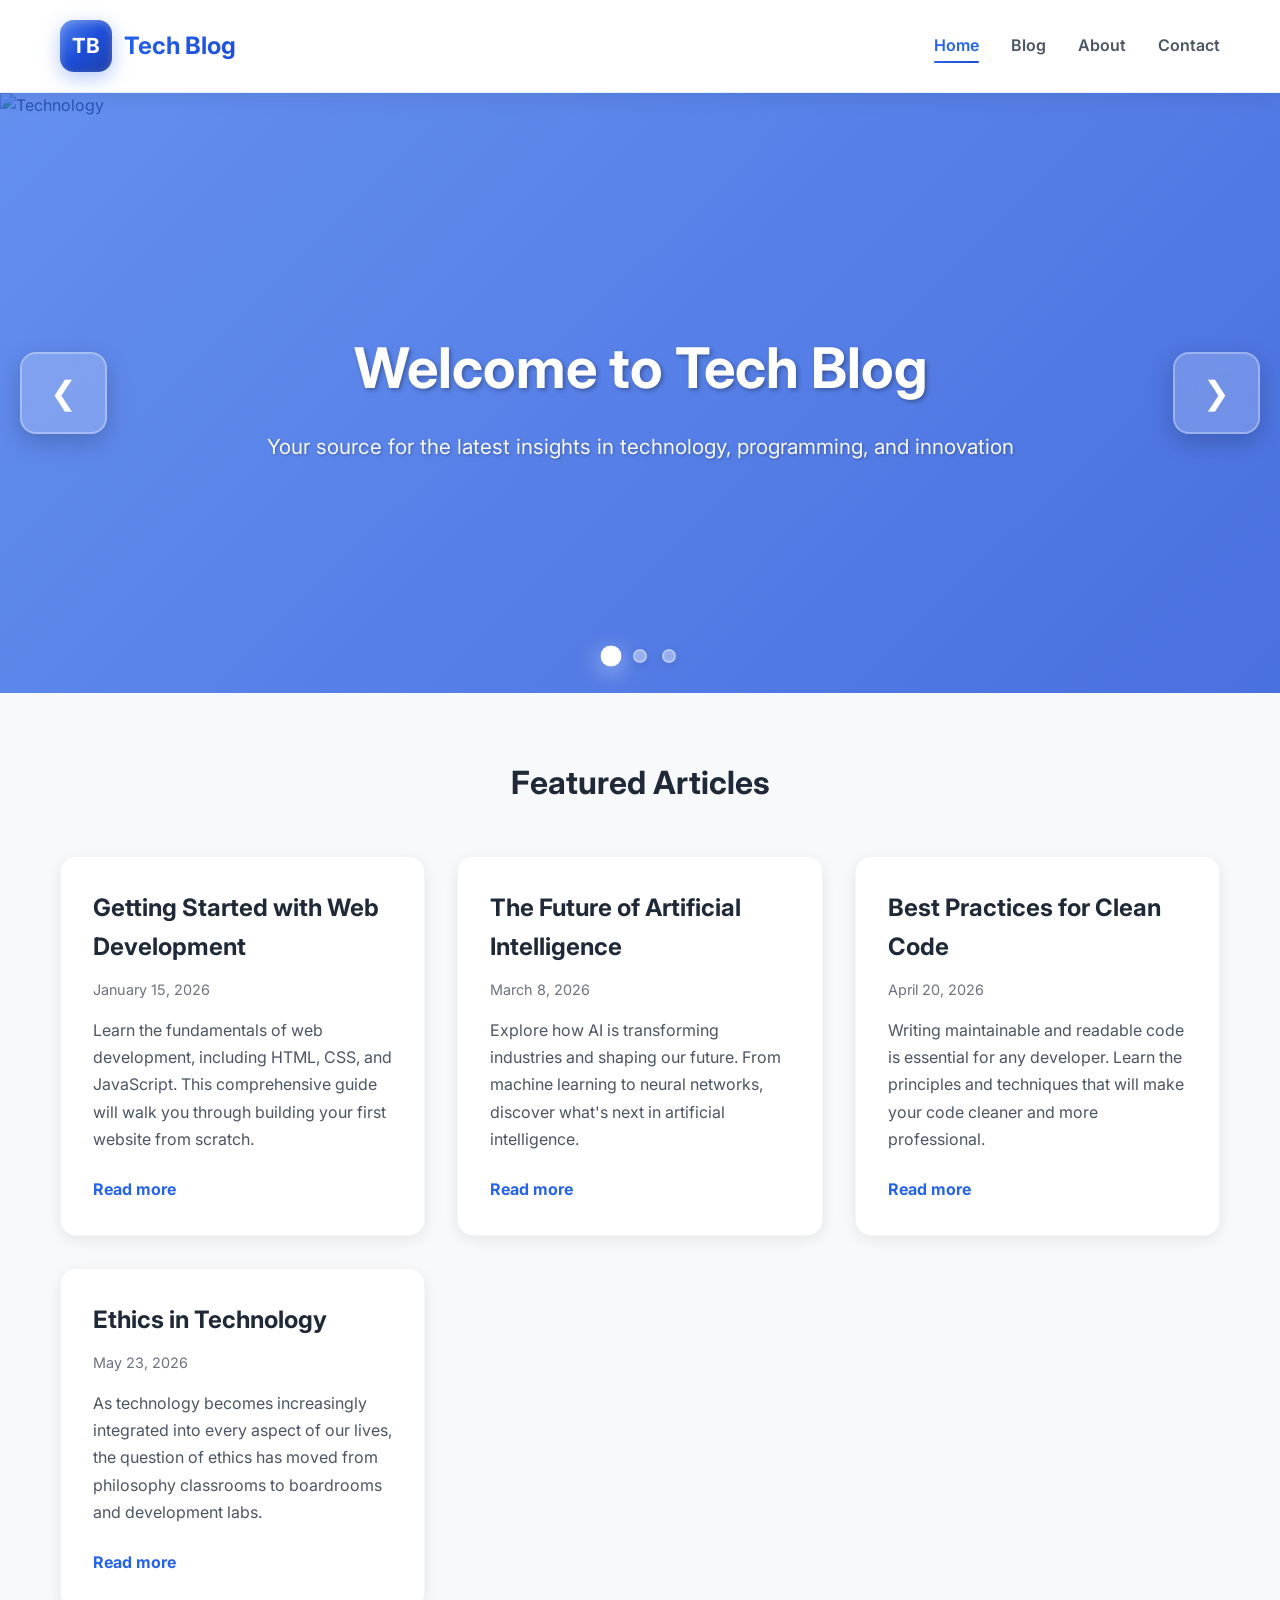
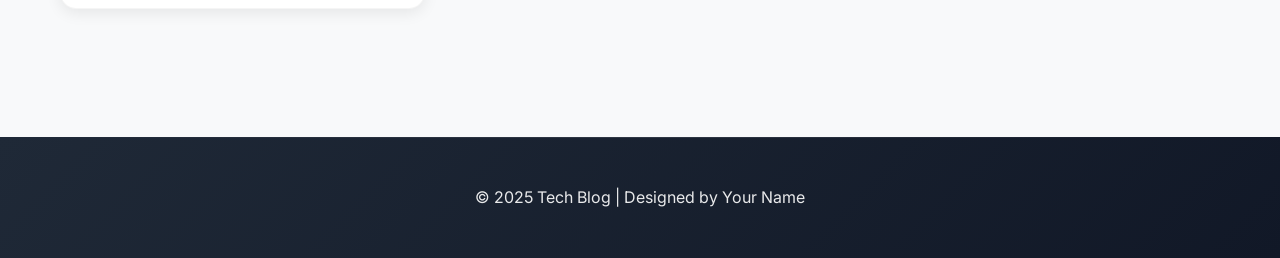
==== index.html @ 1a7851a4 "Start repository" ====
<!DOCTYPE html>
<html lang="en">
<head>
    <meta charset="UTF-8">
    <meta name="viewport" content="width=device-width, initial-scale=1.0">
    <title>AFI Tech Blog - Home</title>
    <link rel="stylesheet" href="style.css">
    <link rel="preconnect" href="https://fonts.googleapis.com">
    <link rel="preconnect" href="https://fonts.gstatic.com" crossorigin>
    <link href="https://fonts.googleapis.com/css2?family=Inter:wght@400;600;700&display=swap" rel="stylesheet">
</head>
<body>
    <nav class="navbar">
        <div class="container">
            <div class="nav-brand">
                <div class="logo">
                    <div class="logo-icon">TB</div>
                    <span class="logo-text">Tech Blog</span>
                </div>
            </div>
            <ul class="nav-links">
                <li><a href="index.html" class="active">Home</a></li>
                <li><a href="blog.html">Blog</a></li>
                <li><a href="about.html">About</a></li>
                <li><a href="contact.html">Contact</a></li>
            </ul>
        </div>
    </nav>

    <section class="hero-slider">
        <div class="slider-container">
            <div class="slide active">
                <img src="https://images.pexels.com/photos/546819/pexels-photo-546819.jpeg?auto=compress&cs=tinysrgb&w=1920" alt="Technology" class="slide-image">
                <div class="slide-overlay"></div>
                <div class="slide-content">
                    <h1>Welcome to Tech Blog</h1>
                    <p>Your source for the latest insights in technology, programming, and innovation</p>
                </div>
            </div>
            <div class="slide">
                <img src="https://images.pexels.com/photos/1181671/pexels-photo-1181671.jpeg?auto=compress&cs=tinysrgb&w=1920" alt="Programming" class="slide-image">
                <div class="slide-overlay"></div>
                <div class="slide-content">
                    <h1>Explore Modern Development</h1>
                    <p>Discover cutting-edge techniques and best practices</p>
                </div>
            </div>
            <div class="slide">
                <img src="https://images.pexels.com/photos/3861969/pexels-photo-3861969.jpeg?auto=compress&cs=tinysrgb&w=1920" alt="Innovation" class="slide-image">
                <div class="slide-overlay"></div>
                <div class="slide-content">
                    <h1>Innovate with AI</h1>
                    <p>In a world driven by innovation, staying curious is the ultimate superpower</p>
                </div>
            </div>
            <button class="slider-btn prev" onclick="moveSlide(-1)">❮</button>
            <button class="slider-btn next" onclick="moveSlide(1)">❯</button>
            <div class="slider-dots">
                <span class="dot active" onclick="currentSlide(0)"></span>
                <span class="dot" onclick="currentSlide(1)"></span>
                <span class="dot" onclick="currentSlide(2)"></span>
            </div>
        </div>
    </section>

    <script>
        let currentSlideIndex = 0;
        let slideInterval;

        function showSlide(index) {
            const slides = document.querySelectorAll('.slide');
            const dots = document.querySelectorAll('.dot');

            if (index >= slides.length) currentSlideIndex = 0;
            if (index < 0) currentSlideIndex = slides.length - 1;

            slides.forEach(slide => slide.classList.remove('active'));
            dots.forEach(dot => dot.classList.remove('active'));

            slides[currentSlideIndex].classList.add('active');
            dots[currentSlideIndex].classList.add('active');
        }

        function moveSlide(direction) {
            currentSlideIndex += direction;
            if (currentSlideIndex >= document.querySelectorAll('.slide').length) currentSlideIndex = 0;
            if (currentSlideIndex < 0) currentSlideIndex = document.querySelectorAll('.slide').length - 1;
            showSlide(currentSlideIndex);
            resetInterval();
        }

        function currentSlide(index) {
            currentSlideIndex = index;
            showSlide(currentSlideIndex);
            resetInterval();
        }

        function autoSlide() {
            currentSlideIndex++;
            if (currentSlideIndex >= document.querySelectorAll('.slide').length) {
                currentSlideIndex = 0;
            }
            showSlide(currentSlideIndex);
        }

        function resetInterval() {
            clearInterval(slideInterval);
            slideInterval = setInterval(autoSlide, 5000);
        }

        slideInterval = setInterval(autoSlide, 5000);
    </script>

    <section class="featured-posts">
        <div class="container">
            <h2>Featured Articles</h2>
            <div class="posts-grid">
                <article class="post-card">
                    <div class="post-card-inner">
                        <h3>Getting Started with Web Development</h3>
                        <p class="post-meta">January 15, 2026</p>
                        <p class="post-preview">Learn the fundamentals of web development, including HTML, CSS, and JavaScript. This comprehensive guide will walk you through building your first website from scratch.</p>
                        <a href="article1.html" class="read-more">Read more</a>
                    </div>
                </article>

                <article class="post-card">
                    <div class="post-card-inner">
                        <h3>The Future of Artificial Intelligence</h3>
                        <p class="post-meta">March 8, 2026</p>
                        <p class="post-preview">Explore how AI is transforming industries and shaping our future. From machine learning to neural networks, discover what's next in artificial intelligence.</p>
                        <a href="article2.html" class="read-more">Read more</a>
                    </div>
                </article>

                <article class="post-card">
                    <div class="post-card-inner">
                        <h3>Best Practices for Clean Code</h3>
                        <p class="post-meta">April 20, 2026</p>
                        <p class="post-preview">Writing maintainable and readable code is essential for any developer. Learn the principles and techniques that will make your code cleaner and more professional.</p>
                        <a href="article3.html" class="read-more">Read more</a>
                    </div>
                </article>

                <article class="post-card">
                    <div class="post-card-inner">
                        <h3>Ethics in Technology</h3>
                        <p class="post-meta">May 23, 2026</p>
                        <p class="post-preview">As technology becomes increasingly integrated into every aspect of our lives, the question of ethics has moved from philosophy classrooms to boardrooms and development labs.</p>
                        <a href="article-ethics.html" class="read-more">Read more</a>
                    </div>
                </article>
            </div>
        </div>
    </section>

    <footer class="footer">
        <div class="container">
            <p>&copy; 2025 Tech Blog | Designed by Your Name</p>
        </div>
    </footer>
</body>
</html>
---- style.css ----
/* Global Styles */
* {
    margin: 0;
    padding: 0;
    box-sizing: border-box;
}

body {
    font-family: 'Inter', -apple-system, BlinkMacSystemFont, 'Segoe UI', Roboto, Oxygen, Ubuntu, Cantarell, sans-serif;
    line-height: 1.6;
    color: #333;
    background-color: #f8f9fa;
}

.container {
    max-width: 1200px;
    margin: 0 auto;
    padding: 0 20px;
}

/* Navigation Bar */
.navbar {
    background: rgba(255, 255, 255, 0.95);
    backdrop-filter: blur(20px);
    -webkit-backdrop-filter: blur(20px);
    box-shadow: 0 4px 20px rgba(0, 0, 0, 0.08);
    position: sticky;
    top: 0;
    z-index: 1000;
    transition: all 0.3s ease;
    border-bottom: 1px solid rgba(37, 99, 235, 0.1);
}

.navbar:hover {
    box-shadow: 0 8px 30px rgba(0, 0, 0, 0.12);
}

.navbar .container {
    display: flex;
    justify-content: space-between;
    align-items: center;
    padding: 1.25rem 20px;
}

.nav-brand {
    font-size: 1.5rem;
    font-weight: 700;
    color: #2563eb;
}

.logo {
    display: flex;
    align-items: center;
    gap: 0.75rem;
}

.logo-icon {
    background: linear-gradient(135deg, #2563eb 0%, #1d4ed8 50%, #1e40af 100%);
    color: white;
    width: 52px;
    height: 52px;
    border-radius: 14px;
    display: flex;
    align-items: center;
    justify-content: center;
    font-size: 1.3rem;
    font-weight: 700;
    box-shadow: 0 6px 20px rgba(37, 99, 235, 0.35),
                inset 0 -2px 8px rgba(0, 0, 0, 0.1),
                inset 0 2px 8px rgba(255, 255, 255, 0.3);
    transition: all 0.4s cubic-bezier(0.34, 1.56, 0.64, 1);
    position: relative;
    overflow: hidden;
}

.logo-icon::before {
    content: '';
    position: absolute;
    top: 0;
    left: 0;
    right: 0;
    bottom: 0;
    background: linear-gradient(135deg, rgba(255, 255, 255, 0.2) 0%, transparent 50%);
    border-radius: 14px;
    pointer-events: none;
}

.logo:hover .logo-icon {
    transform: translateY(-3px) scale(1.05);
    box-shadow: 0 12px 30px rgba(37, 99, 235, 0.45),
                inset 0 -2px 8px rgba(0, 0, 0, 0.1),
                inset 0 2px 8px rgba(255, 255, 255, 0.4);
}

.logo-text {
    font-size: 1.5rem;
    font-weight: 700;
    background: linear-gradient(135deg, #2563eb 0%, #1d4ed8 100%);
    -webkit-background-clip: text;
    -webkit-text-fill-color: transparent;
    background-clip: text;
}

.nav-links {
    display: flex;
    list-style: none;
    gap: 2rem;
}

.nav-links a {
    text-decoration: none;
    color: #4b5563;
    font-weight: 600;
    transition: all 0.3s ease;
    position: relative;
    padding: 0.5rem 0;
}

.nav-links a::after {
    content: '';
    position: absolute;
    bottom: 0;
    left: 0;
    width: 0;
    height: 2px;
    background: linear-gradient(90deg, #2563eb, #1d4ed8);
    transition: width 0.3s ease;
    border-radius: 2px;
}

.nav-links a:hover::after,
.nav-links a.active::after {
    width: 100%;
}

.nav-links a:hover,
.nav-links a.active {
    color: #2563eb;
    transform: translateY(-1px);
}

/* Hero Slider Section */
.hero-slider {
    position: relative;
    width: 100%;
    height: 600px;
    overflow: hidden;
}

.slider-container {
    position: relative;
    width: 100%;
    height: 100%;
}

.slide {
    position: absolute;
    width: 100%;
    height: 100%;
    opacity: 0;
    transition: opacity 1s ease-in-out;
}

.slide.active {
    opacity: 1;
}

.slide-image {
    width: 100%;
    height: 100%;
    object-fit: cover;
}

.slide-overlay {
    position: absolute;
    top: 0;
    left: 0;
    width: 100%;
    height: 100%;
    background: linear-gradient(135deg, rgba(37, 99, 235, 0.7) 0%, rgba(29, 78, 216, 0.8) 100%);
}

.slide-content {
    position: absolute;
    top: 50%;
    left: 50%;
    transform: translate(-50%, -50%);
    text-align: center;
    color: white;
    z-index: 2;
    width: 90%;
    max-width: 1000px;
}

.slide-content h1 {
    font-size: 3.5rem;
    margin-bottom: 1rem;
    font-weight: 700;
    text-shadow: 2px 2px 4px rgba(0, 0, 0, 0.3);
    animation: slideInDown 1s ease;
}

.slide-content p {
    font-size: 1.3rem;
    opacity: 0.95;
    text-shadow: 1px 1px 3px rgba(0, 0, 0, 0.3);
    animation: slideInUp 1s ease;
}

@keyframes slideInDown {
    from {
        opacity: 0;
        transform: translateY(-50px);
    }
    to {
        opacity: 1;
        transform: translateY(0);
    }
}

@keyframes slideInUp {
    from {
        opacity: 0;
        transform: translateY(50px);
    }
    to {
        opacity: 1;
        transform: translateY(0);
    }
}

.slider-btn {
    position: absolute;
    top: 50%;
    transform: translateY(-50%);
    background: rgba(255, 255, 255, 0.2);
    backdrop-filter: blur(10px);
    color: white;
    border: 2px solid rgba(255, 255, 255, 0.3);
    font-size: 2rem;
    padding: 1.25rem 1.75rem;
    cursor: pointer;
    z-index: 3;
    transition: all 0.4s ease;
    border-radius: 16px;
    box-shadow: 0 8px 25px rgba(0, 0, 0, 0.2);
}

.slider-btn:hover {
    background: rgba(255, 255, 255, 0.35);
    backdrop-filter: blur(15px);
    transform: translateY(-50%) scale(1.1);
    box-shadow: 0 12px 35px rgba(0, 0, 0, 0.3);
}

.slider-btn.prev {
    left: 20px;
}

.slider-btn.next {
    right: 20px;
}

.slider-dots {
    position: absolute;
    bottom: 30px;
    left: 50%;
    transform: translateX(-50%);
    display: flex;
    gap: 15px;
    z-index: 3;
}

.dot {
    width: 14px;
    height: 14px;
    border-radius: 50%;
    background: rgba(255, 255, 255, 0.4);
    cursor: pointer;
    transition: all 0.3s cubic-bezier(0.34, 1.56, 0.64, 1);
    box-shadow: 0 2px 8px rgba(0, 0, 0, 0.1);
    border: 2px solid rgba(255, 255, 255, 0.3);
}

.dot:hover {
    background: rgba(255, 255, 255, 0.7);
    transform: scale(1.4);
    box-shadow: 0 4px 12px rgba(0, 0, 0, 0.2);
}

.dot.active {
    background: white;
    transform: scale(1.5);
    box-shadow: 0 4px 15px rgba(255, 255, 255, 0.5);
}

/* Page Header */
.page-header {
    background: linear-gradient(135deg, #2563eb 0%, #1d4ed8 100%);
    color: white;
    padding: 3rem 0;
    text-align: center;
}

.page-header h1 {
    font-size: 2.5rem;
    margin-bottom: 0.5rem;
    font-weight: 700;
}

.page-header p {
    font-size: 1.1rem;
    opacity: 0.95;
}

/* Featured Posts Section */
.featured-posts,
.blog-list {
    padding: 4rem 0;
}

.featured-posts h2 {
    text-align: center;
    font-size: 2rem;
    margin-bottom: 3rem;
    color: #1f2937;
}

.posts-grid {
    display: grid;
    grid-template-columns: repeat(auto-fit, minmax(300px, 1fr));
    gap: 2rem;
}

/* Post Card */
.post-card {
    background: white;
    border-radius: 16px;
    overflow: hidden;
    box-shadow: 0 4px 15px rgba(0, 0, 0, 0.08);
    transition: all 0.4s cubic-bezier(0.34, 1.56, 0.64, 1);
    position: relative;
    border: 1px solid rgba(0, 0, 0, 0.04);
}

.post-card::before {
    content: '';
    position: absolute;
    top: 0;
    left: 0;
    width: 100%;
    height: 5px;
    background: linear-gradient(90deg, #2563eb, #1d4ed8, #1e40af);
    transform: scaleX(0);
    transform-origin: left;
    transition: transform 0.4s ease;
    border-radius: 16px 16px 0 0;
}

.post-card::after {
    content: '';
    position: absolute;
    inset: 0;
    background: linear-gradient(135deg, rgba(37, 99, 235, 0.02) 0%, transparent 100%);
    opacity: 0;
    transition: opacity 0.4s ease;
    pointer-events: none;
}

.post-card:hover::before {
    transform: scaleX(1);
}

.post-card:hover::after {
    opacity: 1;
}

.post-card:hover {
    transform: translateY(-10px) scale(1.01);
    box-shadow: 0 20px 40px rgba(37, 99, 235, 0.15),
                0 0 0 1px rgba(37, 99, 235, 0.1);
}

.post-card-inner {
    padding: 2rem;
    position: relative;
    z-index: 1;
}

.post-card h3 {
    color: #1f2937;
    font-size: 1.5rem;
    margin-bottom: 0.75rem;
    transition: all 0.3s ease;
    font-weight: 700;
}

.post-card:hover h3 {
    color: #2563eb;
    transform: translateX(5px);
}

.post-meta {
    color: #6b7280;
    font-size: 0.9rem;
    margin-bottom: 1rem;
}

.post-preview {
    color: #4b5563;
    margin-bottom: 1.5rem;
    line-height: 1.7;
}

.read-more {
    display: inline-flex;
    align-items: center;
    gap: 0.5rem;
    color: #2563eb;
    text-decoration: none;
    font-weight: 700;
    transition: all 0.3s ease;
    position: relative;
    padding-right: 1.5rem;
}

.read-more::after {
    content: '→';
    position: absolute;
    right: 0;
    opacity: 0;
    transform: translateX(-10px);
    transition: all 0.3s ease;
}

.read-more:hover {
    color: #1d4ed8;
    transform: translateX(5px);
}

.read-more:hover::after {
    opacity: 1;
    transform: translateX(0);
}

/* About Page Styles */
.about-content {
    padding: 4rem 0;
    background-color: white;
}

.about-text {
    max-width: 800px;
    margin: 0 auto;
}

.about-text h2 {
    color: #1f2937;
    font-size: 1.8rem;
    margin: 2rem 0 1rem 0;
}

.about-text h2:first-child {
    margin-top: 0;
}

.about-text p {
    color: #4b5563;
    line-height: 1.8;
    margin-bottom: 1rem;
}

.features-list {
    list-style: none;
    margin: 1.5rem 0;
}

.features-list li {
    padding: 0.5rem 0;
    padding-left: 1.5rem;
    position: relative;
    color: #4b5563;
}

.features-list li:before {
    content: "✓";
    position: absolute;
    left: 0;
    color: #2563eb;
    font-weight: bold;
}

.values-grid {
    display: grid;
    grid-template-columns: repeat(auto-fit, minmax(250px, 1fr));
    gap: 2rem;
    margin-top: 2rem;
}

.value-card {
    background: linear-gradient(135deg, #f8f9fa 0%, #ffffff 100%);
    padding: 2rem;
    border-radius: 16px;
    border-left: 5px solid #2563eb;
    transition: all 0.3s ease;
    box-shadow: 0 2px 8px rgba(0, 0, 0, 0.04);
}

.value-card:hover {
    transform: translateY(-5px);
    box-shadow: 0 8px 20px rgba(37, 99, 235, 0.12);
    border-left-width: 8px;
}

.value-card h3 {
    color: #1f2937;
    font-size: 1.2rem;
    margin-bottom: 0.5rem;
}

.value-card p {
    color: #4b5563;
    line-height: 1.7;
}

/* Contact Page Styles */
.contact-section {
    padding: 4rem 0;
    background-color: white;
}

.contact-content {
    max-width: 800px;
    margin: 0 auto;
}

.contact-info {
    margin-bottom: 3rem;
}

.contact-info h2 {
    color: #1f2937;
    font-size: 1.8rem;
    margin-bottom: 1rem;
}

.contact-info p {
    color: #4b5563;
    line-height: 1.8;
    margin-bottom: 1rem;
}

/* Contact Form */
.contact-form {
    background: linear-gradient(135deg, #f8f9fa 0%, #ffffff 100%);
    padding: 3rem;
    border-radius: 20px;
    box-shadow: 0 4px 20px rgba(0, 0, 0, 0.08);
    border: 1px solid rgba(37, 99, 235, 0.1);
}

.form-group {
    margin-bottom: 1.5rem;
}

.form-group label {
    display: block;
    color: #1f2937;
    font-weight: 600;
    margin-bottom: 0.5rem;
}

.form-group input,
.form-group textarea {
    width: 100%;
    padding: 1rem 1.25rem;
    border: 2px solid #e5e7eb;
    border-radius: 12px;
    font-family: inherit;
    font-size: 1rem;
    transition: all 0.3s ease;
    background: white;
}

.form-group input:focus,
.form-group textarea:focus {
    outline: none;
    border-color: #2563eb;
    box-shadow: 0 0 0 4px rgba(37, 99, 235, 0.1);
    transform: translateY(-2px);
}

.form-group textarea {
    resize: vertical;
}

.submit-btn {
    background: linear-gradient(135deg, #2563eb 0%, #1d4ed8 100%);
    color: white;
    padding: 1rem 2.5rem;
    border: none;
    border-radius: 12px;
    font-size: 1rem;
    font-weight: 700;
    cursor: pointer;
    transition: all 0.3s ease;
    box-shadow: 0 4px 15px rgba(37, 99, 235, 0.3);
    position: relative;
    overflow: hidden;
}

.submit-btn::before {
    content: '';
    position: absolute;
    top: 0;
    left: -100%;
    width: 100%;
    height: 100%;
    background: linear-gradient(90deg, transparent, rgba(255, 255, 255, 0.2), transparent);
    transition: left 0.5s ease;
}

.submit-btn:hover::before {
    left: 100%;
}

.submit-btn:hover {
    background: linear-gradient(135deg, #1d4ed8 0%, #1e40af 100%);
    transform: translateY(-2px);
    box-shadow: 0 8px 25px rgba(37, 99, 235, 0.4);
}

.submit-btn:active {
    transform: translateY(0);
}

/* Article Page Styles */
.article-page {
    background-color: white;
    padding: 4rem 0;
}

.article-header {
    max-width: 800px;
    margin: 0 auto 3rem auto;
    text-align: center;
}

.article-header h1 {
    color: #1f2937;
    font-size: 2.5rem;
    margin-bottom: 1rem;
}

.article-meta {
    color: #6b7280;
    font-size: 0.95rem;
}

.article-content {
    max-width: 800px;
    margin: 0 auto;
}

.article-content p {
    color: #4b5563;
    line-height: 1.8;
    margin-bottom: 1.5rem;
}

.article-content h2 {
    color: #1f2937;
    font-size: 1.75rem;
    margin: 2rem 0 1rem 0;
}

.article-content ul {
    margin: 1rem 0 1.5rem 2rem;
    color: #4b5563;
    line-height: 1.8;
}

.article-content li {
    margin-bottom: 0.5rem;
}

.back-link {
    display: inline-block;
    margin-top: 2rem;
    color: #2563eb;
    text-decoration: none;
    font-weight: 600;
    transition: color 0.3s ease;
}

.back-link:hover {
    color: #1d4ed8;
}

/* Footer */
.footer {
    background: linear-gradient(135deg, #1f2937 0%, #111827 100%);
    color: white;
    text-align: center;
    padding: 3rem 0;
    margin-top: 4rem;
    position: relative;
}

.footer::before {
    content: '';
    position: absolute;
    top: 0;
    left: 0;
    right: 0;
    height: 1px;
    background: linear-gradient(90deg, transparent, rgba(255, 255, 255, 0.1), transparent);
}

.footer p {
    margin: 0;
    opacity: 0.9;
}

/* Responsive Design */
@media (max-width: 768px) {
    .hero-slider {
        height: 400px;
    }

    .slide-content h1 {
        font-size: 2rem;
    }

    .slide-content p {
        font-size: 1rem;
    }

    .slider-btn {
        font-size: 1.5rem;
        padding: 0.75rem 1rem;
    }

    .slider-btn.prev {
        left: 10px;
    }

    .slider-btn.next {
        right: 10px;
    }

    .slider-dots {
        bottom: 20px;
    }

    .dot {
        width: 12px;
        height: 12px;
    }
    .navbar .container {
        flex-direction: column;
        gap: 1rem;
    }

    .nav-links {
        gap: 1rem;
    }

    .hero h1 {
        font-size: 2rem;
    }

    .hero p {
        font-size: 1rem;
    }

    .page-header h1 {
        font-size: 1.8rem;
    }

    .article-header h1 {
        font-size: 1.8rem;
    }

    .posts-grid {
        grid-template-columns: 1fr;
    }

    .values-grid {
        grid-template-columns: 1fr;
    }
}

@media (max-width: 480px) {
    .container {
        padding: 0 15px;
    }

    .nav-links {
        flex-wrap: wrap;
        justify-content: center;
        gap: 0.75rem;
    }

    .hero-slider {
        height: 350px;
    }

    .slide-content h1 {
        font-size: 1.75rem;
    }

    .slide-content p {
        font-size: 0.9rem;
    }

    .slider-btn {
        font-size: 1.2rem;
        padding: 0.5rem 0.75rem;
    }
}
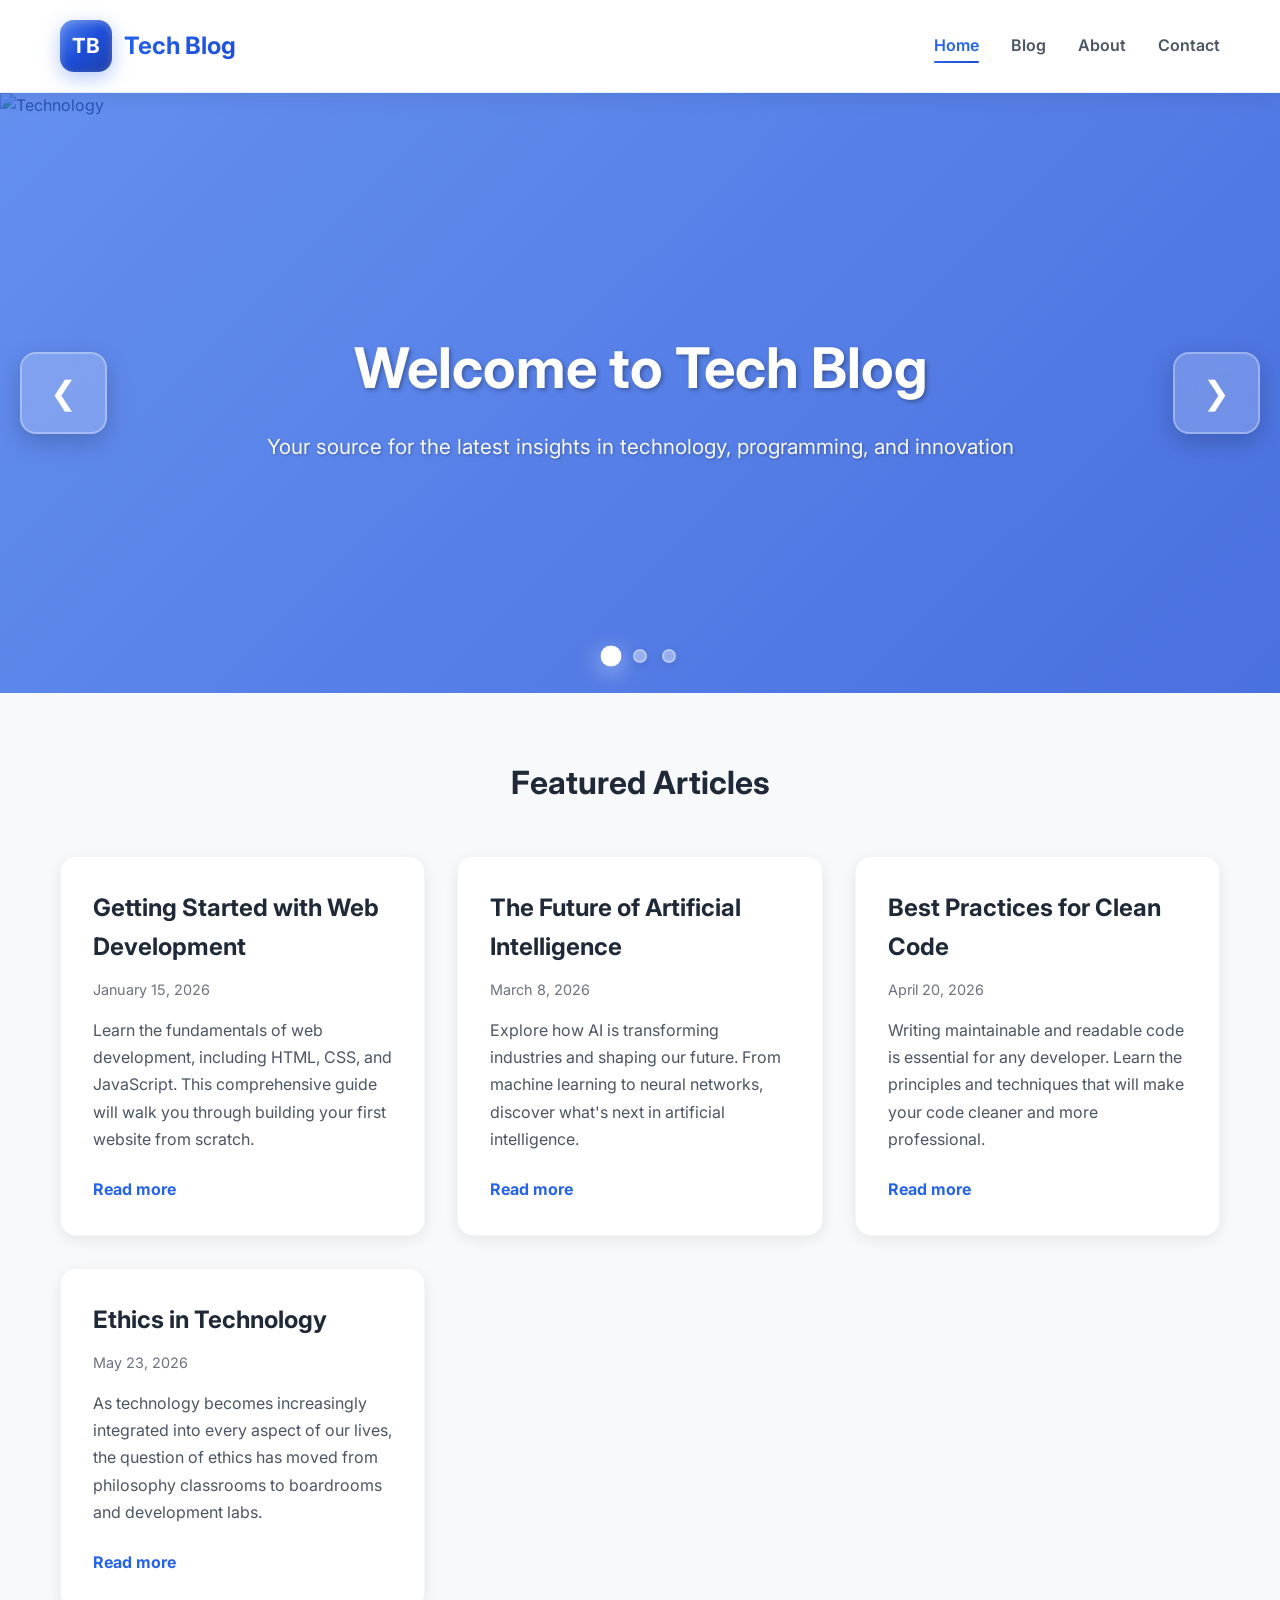
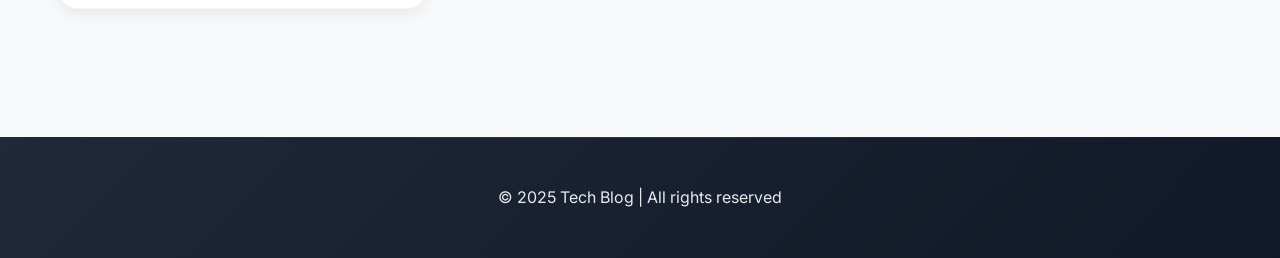
==== commit 321044f2: "Update footer copyright text" ====
--- a/index.html
+++ b/index.html
@@ -156,7 +156,7 @@
 
     <footer class="footer">
         <div class="container">
-            <p>&copy; 2025 Tech Blog | Designed by Your Name</p>
+            <p>&copy; 2025 Tech Blog | All rights reserved</p>
         </div>
     </footer>
 </body>
